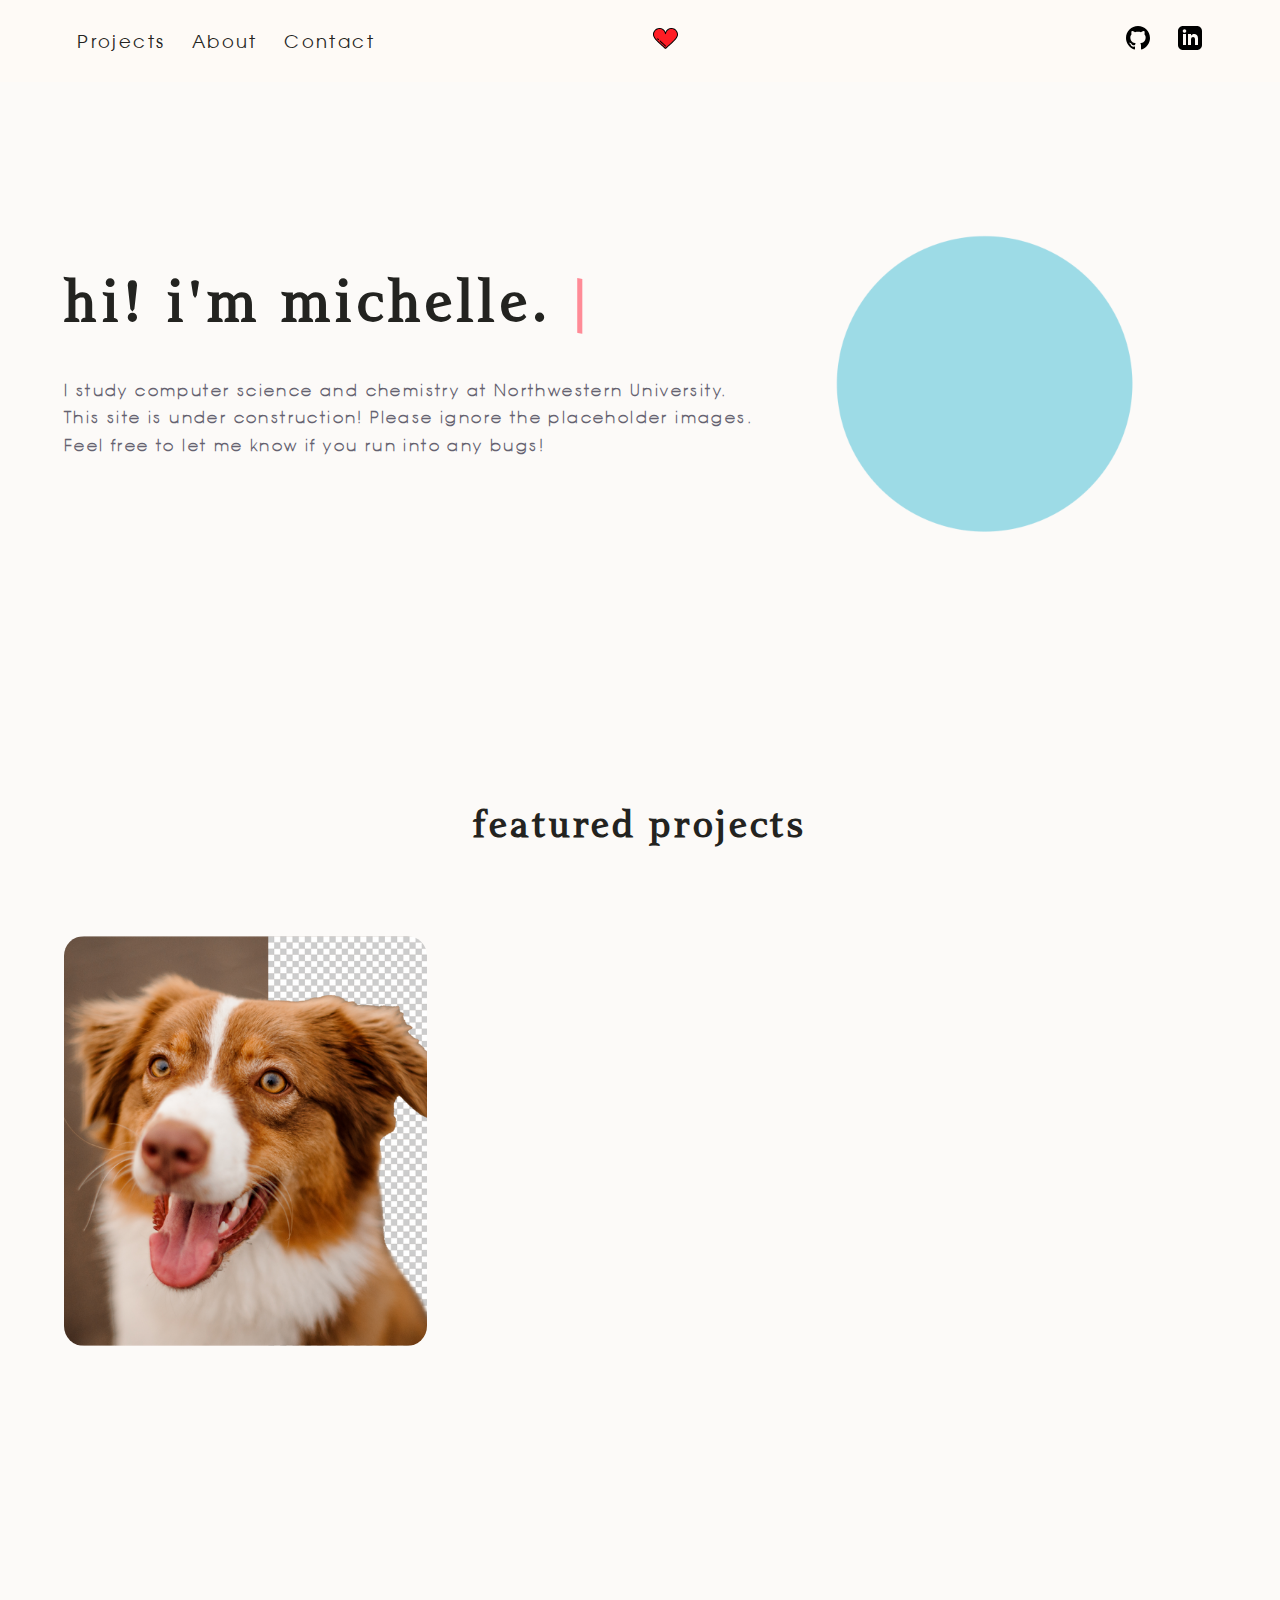
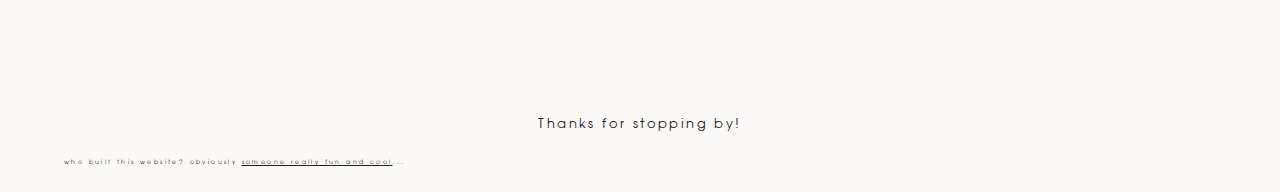
==== index.html @ 0522aed1 "project tile tweaks" ====
<!DOCTYPE html>
<html lang="en">

<head> 
    <meta charset="utf-8">
    <meta http-equiv="X-UA-Compatible" content="IE=edge">
    <meta name="viewport" content="width=device-width, initial-scale=1">
    <meta name="description" content="Michelle is a Northwestern University undergraduate studying computer science and chemistry.">
    <meta name="keywords" content="Michelle Zhang computer science chemistry design Chicago Northwestern">
    
    <title> michelle's world </title>

    <link rel="preload" href="fonts/GHIBLI.otf" type="font/otf" as="font" crossorigin="anonymous">
    <link rel="preload" href="fonts/ITCAGGothic/ITC-Avant-Garde-Gothic-LT-Book.ttf" type="truetype" as="font" crossorigin="anonymous">
    <link rel="stylesheet" href="michelle.css">
    <link rel="icon" type="image/png" sizes="any" href="heart-pngrepo-com.png">
</head>

<body>
    <!-- navigation bar (subset of header) -->
    <header class="nav-header">
        <nav class="nav-bar">
            <ul class="nav-list flexbox">
                <li class="nav-list__item flexbox__item item__center">
                    <a class="nav-list__link" aria-label="Home" href="index.html"> <!-- aria label is text that can be read by assistive tech -->
                        <svg class="logo" xmlns="http://www.w3.org/2000/svg" width="25" height="25" xmlns:xlink="http://www.w3.org/1999/xlink" version="1.1" id="Layer_1" x="0px" y="0px" viewBox="0 0 502 502" xml:space="preserve">
                            <g> 
                                <g> <path style="fill:#FF1D25;" d="M370.994,49.998c-61.509,0-112.296,45.894-119.994,105.306    c-7.698-59.412-58.485-105.306-119.994-105.306C64.176,49.998,10,104.174,10,171.004s80.283,135.528,116.45,166.574    C160.239,366.582,251,452.002,251,452.002s90.761-85.42,124.55-114.424C411.717,306.532,492,237.834,492,171.004    S437.824,49.998,370.994,49.998z"/>
                                    <path d="M251,462.002c-2.464,0-4.928-0.906-6.854-2.718c-0.906-0.853-90.981-85.595-124.21-114.119l-0.348-0.299    C80.771,311.548,0,242.216,0,171.004C0,98.767,58.769,39.998,131.006,39.998c52.959,0,99.547,31.914,119.994,78.382    c20.446-46.468,67.035-78.382,119.994-78.382C443.231,39.998,502,98.767,502,171.004c0,71.211-80.771,140.543-119.588,173.862    l-0.348,0.299c-33.231,28.525-123.304,113.266-124.21,114.119C255.928,461.096,253.464,462.002,251,462.002z M131.006,59.998    C69.797,59.998,20,109.795,20,171.004c0,62.021,78.917,129.761,112.615,158.687l0.348,0.299    c28.14,24.155,96.205,87.815,118.037,108.294c21.832-20.479,89.897-84.139,118.037-108.294l0.348-0.299    C403.083,300.765,482,233.025,482,171.004c0-61.209-49.797-111.006-111.006-111.006c-55.619,0-102.941,41.525-110.077,96.591    c-0.646,4.984-4.891,8.715-9.917,8.715s-9.271-3.73-9.917-8.715C233.948,101.523,186.625,59.998,131.006,59.998z"/>
                                </g> 
                                <g> <path d="M252.008,412.021c-2.445,0-4.895-0.891-6.823-2.691c-26.934-25.15-75.469-70.218-97.909-89.48l-0.304-0.261    c-3.771-3.237-8.046-6.907-12.652-10.936c-4.157-3.636-4.58-9.954-0.943-14.11c3.635-4.158,9.953-4.58,14.11-0.943    c4.536,3.967,8.773,7.604,12.512,10.813l0.304,0.261c21.578,18.523,65.492,59.187,98.532,90.038    c4.037,3.77,4.253,10.097,0.484,14.134C257.35,410.955,254.682,412.021,252.008,412.021z"/> </g> 
                                <g> <path d="M113.283,285.803c-2.51,0-5.021-0.938-6.964-2.825c-6.611-6.417-12.866-12.804-18.592-18.982    c-3.754-4.05-3.514-10.377,0.537-14.132c4.05-3.754,10.377-3.514,14.132,0.537c5.488,5.921,11.495,12.053,17.854,18.227    c3.963,3.847,4.057,10.178,0.21,14.141C118.498,284.788,115.892,285.803,113.283,285.803z"/> </g>
                            </g>
                        </svg>
                    </a> 
                </li>
                <li class="nav-list__item flexbox__item"> 
                    <a class="nav-list__link underline-link nav-list__link--p" href="projects.html">Projects</a> 
                </li>
                <!-- <li class="nav-list__item flexbox__item"> 
                    <a class="nav-list__link underline-link nav-list__link--f" href="fun.html">Fun</a> 
                </li> -->
                <li class="nav-list__item flexbox__item"> 
                    <a class="nav-list__link underline-link nav-list__link--a" href="about.html">About</a> 
                </li>
                <li class="nav-list__item flexbox__item"> 
                    <a class="nav-list__link underline-link nav-list__link--c" href="contact.html">Contact</a> 
                </li>
                <li class="nav-list__item flexbox__item item__auto-left-margin"> 
                    <a class="nav-list__link" href="https://github.com/michelleezhang">
                        <svg xmlns="http://www.w3.org/2000/svg" width="25" height="25" viewBox="0 0 25 25"><path d="M12 0c-6.626 0-12 5.373-12 12 0 5.302 3.438 9.8 8.207 11.387.599.111.793-.261.793-.577v-2.234c-3.338.726-4.033-1.416-4.033-1.416-.546-1.387-1.333-1.756-1.333-1.756-1.089-.745.083-.729.083-.729 1.205.084 1.839 1.237 1.839 1.237 1.07 1.834 2.807 1.304 3.492.997.107-.775.418-1.305.762-1.604-2.665-.305-5.467-1.334-5.467-5.931 0-1.311.469-2.381 1.236-3.221-.124-.303-.535-1.524.117-3.176 0 0 1.008-.322 3.301 1.23.957-.266 1.983-.399 3.003-.404 1.02.005 2.047.138 3.006.404 2.291-1.552 3.297-1.23 3.297-1.23.653 1.653.242 2.874.118 3.176.77.84 1.235 1.911 1.235 3.221 0 4.609-2.807 5.624-5.479 5.921.43.372.823 1.102.823 2.222v3.293c0 .319.192.694.801.576 4.765-1.589 8.199-6.086 8.199-11.386 0-6.627-5.373-12-12-12z"/></svg>
                    </a> 
                </li>
                <li class="nav-list__item flexbox__item"> 
                    <a class="nav-list__link" href="https://www.linkedin.com/in/michellehzhang/">
                        <svg xmlns="http://www.w3.org/2000/svg" width="25" height="25" viewBox="0 0 25 25"><path d="M19 0h-14c-2.761 0-5 2.239-5 5v14c0 2.761 2.239 5 5 5h14c2.762 0 5-2.239 5-5v-14c0-2.761-2.238-5-5-5zm-11 19h-3v-11h3v11zm-1.5-12.268c-.966 0-1.75-.79-1.75-1.764s.784-1.764 1.75-1.764 1.75.79 1.75 1.764-.783 1.764-1.75 1.764zm13.5 12.268h-3v-5.604c0-3.368-4-3.113-4 0v5.604h-3v-11h3v1.765c1.396-2.586 7-2.777 7 2.476v6.759z"/></svg>
                    </a> 
                </li>
            </ul>
        </nav>
    </header>

    <!-- title card -->
    <section class="big-tile">
        <div class="big-tile__box">
            <div class="flexbox__block">
                <h1 class="typewriter"> 
                    hi! i'm michelle.
                </h1>
                <h4> 
                    I study computer science and chemistry at Northwestern University. 
                    <br />
                    This site is under construction! Please ignore the placeholder images. 
                    <br />
                    Feel free to let me know if you run into any bugs!
                </h4>
            </div>
            <div class="flexbox__block">
                <img width="300" src="placeholderImages/PLACEHOLDER.png" alt="image of ..." /> 
            </div>
        </div> 
    </section>


    <section class="big-tile">
        <div class="flexbox__block" style="text-align:center">
            <h2>featured projects</h2>
        </div>

        <!-- <div class="flexbox__block"> -->
            <div class="tile-grid">
                


                <div class="project-tile project-tile--proj1">
                    <div class="project-tile__content-box">
                        
                        
                        <span class="project-tile__category">CS | Graphics</span> 
                        <span class="project-tile__languages">JavaScript | WebGL | HTML</span>
                        <span class="project-tile__title"> Project Clownfish </span>

                        <div class="project-tile__text">
                            <h4> Project Clownfish is an animated, moving assembly of 3D objects
                                with adjustable camera angle, color, lighting, material, and more!
                            </h4>
                        </div>

                        <a class="button-link" href="https://michelleezhang.github.io/Graphics-Project-Clownfish/"> View live </a>
                        |
                        <a class="button-link" href="https://www.github.com/michelleezhang/graphics-project-clownfish/"> View code </a>
                       


                        <img class="project-tile__image" src="placeholderImages/dog.png">
                    </div>
                </div>     

                <!--
                    todo: 
                    - add cateogry as tags
                    - add search functionality to main grid
                    - add languages as tags
                -->


            </div>
        <!-- </div> -->
    </section>





    <footer>
        <div class="footer__content">
            <p style="text-align:center"> Thanks for stopping by! </p>
        </div>
        <div class="footer__content--footnote">
            <p> who built this website? obviously <a style="display: inline-block; text-decoration: underline" href="about.html"> someone really fun and cool</a>... </p>
        </div>
    </footer>
</body>

</html>
---- michelle.css ----
/* IMPORTS */
@font-face {
    font-family: ITC-Avant-Garde-Gothic;
    src:url(fonts/ITCAGGothic/ITC-Avant-Garde-Gothic-LT-Book.ttf) format("truetype");
} 
@font-face {
    font-family: ITC-Avant-Garde-Gothic-Light;
    src:url(fonts/ITCAGGothic/ITC-Avant-Garde-Gothic-LT-Extra-Light.ttf) format("truetype");
} 
@font-face {
    font-family: Ghibli;
    src:url(fonts/GHIBLI.otf);
}

/* TEXTS */ 
body, html {
    margin: 0;
    background: #fcfaf8; 
    color: #232320;
    font-family: ITC-Avant-Garde-Gothic, Helvetica, Arial, sans-serif; /* font to use (in order of priority) */
    letter-spacing: 0.15em;
    overscroll-behavior: none;  /* browser does nothing when it reaches the end of the scroll (by default, browsers bounce a little when you overscroll) */
    overflow-x: hidden;         /* if there is overflow onscreen, clip it off. we use overflow-x only so we can still scroll down */
}

h1 {
    font-family: Ghibli, Playfair Display, serif;
    font-size: 3.5em;
    letter-spacing: 0.1em;
    line-height: 120%;
}

h2 {
    font-family: Ghibli, Playfair Display, serif;
    font-size: 2.3em;
    letter-spacing: 0.1em;
    line-height: 120%;
}

h4 {
    color:#656270;
    font-family: ITC-Avant-Garde-Gothic-Light, Helvetica, Arial, sans-serif;
    font-size: 1em;
    line-height: 170%;
}

a {
    display: block;
    color: #232320;
    text-decoration: none;
}


/* SECTIONS */
/* a simple centered, spaced out flexbox -- used in nav bar */
.flexbox {
    /* box-sizing: border-box; */
   display: flex;                      /* defines our flexbox class as something flexy :) */
   justify-content: space-between;     /* justify is for horizontal alignment. here, flex items are displayed with spaces inbetween */
   align-items: center;                /* align is for vertical alignment. here, flex items are aligned to the center of the flexbox */
}

/* stuff that goes inside the flex parent */
.flexbox__item {
    /* box-sizing:border-box; */
    max-width: 100%; 
    min-width: 0;
 }

 /* formats big sections of the page */
 .big-tile {
    margin: 0 auto;
    max-width: 90%;
    padding-top: 235px;
    position: relative;
    overflow: visible; /* used to be hidden */
}


/* for two column layouts */

/* parent div to hold the flex block columns */
.big-tile__box {
    padding: 0;
    max-width: 100%;
    margin: 0 auto;
} 
@media (min-width: 1130px) {      /* USES MIN WIDTH -- if the screen's width hits 1000px or bigger, move to the side*/
    .big-tile__box {
        display: flex;
        align-items: flex-start;
        justify-content: center;
    }
}

/* squishable flex block column child */
.flexbox__block {
   /* box-sizing:border-box; */
   max-width: 100%;
   min-width: 0;
   flex: 1;
   align-content: flex-start;
   flex-basis: auto;
} 
@media (max-width: 1130px) { 
   .flexbox__block {
       display: flex;
       flex-direction: column;
       align-items: center;
       justify-content: center;
   }
}


/* HEADER */
header {
    display: block;         /* a "block" element starts on a new line and takes up the available screen width */
    background: #fefaf6;  /* bg color is needed because otherwise, the header is transparent */
    z-index: 2000;          /* a higher z index means this element is placed farther in front onscreen */
}

.nav-header {
    position: fixed;       /* header always stays in the same place on viewport (even when scrolling) */
    width: 100%;           /* header fills all space within its parent */
}

.nav-bar {
    margin: 0 auto;        /* top and bottom margins are set to 0, browser determines left and right margins by itself */
    width: 100%;
} 

.nav-list {
    margin: 0 auto;
    padding: 0;
    max-width: 90%;        /* nav bar takes up 90% of the screen */
    list-style-type: none; /* remove bullet points from nav-bar list */
    overflow: hidden; 
}

.nav-list__link {
    padding: 1.5em 0.75em;
    display: block;
    position: relative;
    z-index: 10;
    font-size: 1.1em;
}

.nav-list__link::before {
    width: 100%; 
    height: 3px;
    bottom: 15px;
    position: relative;
    z-index: 10;
    font-size: 1.1em;
}

/* adjust angle of rotation for each underline animation */
.nav-list__link--p:hover::before, .nav-list__link--c:hover::before {
    opacity: 1;
    transform: translateZ(0) scale3d(1.1, 1.1, 1.1) rotate(-2deg)!important;
}
.nav-list__link--f:hover::before {
    opacity: 1;
    transform: translateZ(0) scale3d(1.1, 1.1, 1.1) rotate(1deg)!important;
}
.nav-list__link--a:hover::before {
    opacity: 1;
    transform: translateZ(0) scale3d(1.1, 1.1, 1.1) rotate(2deg)!important;
}

/* special orientations */
/* used to center the logo */
.item__center {
    position: absolute;
    left: 50%;
}
/* used to space apart the social buttons */
.item__auto-left-margin {
    margin-left: auto!important;        /* important will override existing styling for this property */
}



/* GALLERY */
.tile-grid {
    margin: 2em auto 0;
    max-width: 100%;
    padding-top: 25px;
    padding-bottom: 100px;
    position: relative;
    display: grid;
    gap: 2em;                                   /* defines space between grid tiles */
    grid-template-columns: repeat(3, 1fr);      /* grid with 3 columns of equal width, and grid layout will by default make all items in each row equal height. */
}
@media (max-width: 1130px) { 
    .tile-grid {
        display: grid;
        gap: 4em; 
        grid-template-columns: repeat(1,1fr);
        justify-items: center;
    }
}

.project-tile {
    width: 100%;
    /* padding: 3em; */
    position: relative;
    display: inline-block; /* used to be block */ 
    border-radius: 20px;         /* defines radius for tile's rounded edges */
    text-decoration: none;
    transition: all .3s ease-in-out;        /* transition speed, with ease for smoothness */
    /* height: max-content; */
}
@media (max-width: 1130px) { 
    .project-tile {
        width: 70%;
    }
}
@media (max-width: 550px) { 
    .project-tile {
        width: 100%;
    }
} 

.project-tile__image {
    position: absolute;
    top: 0;
    left: 0;
    float: left;
    width: 100%;
    height: 100%;
    object-fit: cover;
    border-radius: 20px;
}



.project-tile__content-box {
    float: left;
    margin: 3em;
    max-width: 90%; 
}

.project-tile__category {
    display: inline-block;
    font-family: ITC-Avant-Garde-Gothic, Helvetica, Arial, sans-serif;
    font-size: 12px;
    text-align: left;
    text-transform: uppercase;
    letter-spacing: 1.5px;
    font-weight: 700;
    opacity: 0.6; 
}

.project-tile__languages {
    display: inline-block;
    font-family: ITC-Avant-Garde-Gothic, Helvetica, Arial, sans-serif;
    font-size: 12px;
    text-align: right;
    text-transform: upper;
    text-transform: uppercase;
    letter-spacing: 1.5px;
    font-weight: 700;
    opacity: 0.6; 
}

.project-tile__title{
    margin-bottom: 1em;
    display: block;
    text-align: left;
    font-family: Ghibli, Playfair Display, serif;
    font-size: 30px;
    letter-spacing: 1px;
}

.project-tile__text {
    opacity: 0;
}

.project-tile:hover {
    transform: translate3d(0,-5px,0);                /* translates the tile upwards */
    box-shadow: 0 52px 74px rgba(0,0,0,.12);       /* adds shadow */
} 
.project-tile:hover .project-tile__image {
    opacity: 0;
    z-index: -2;
} 

.project-tile:hover .project-tile__text {
    opacity: 1;
} 

.project-tile--proj1:hover {
    background: linear-gradient(15.03deg,#8DC971 .5%,rgba(230, 255, 205, 0) 80.89%),#ADE4FF;
    color: #4b3235;
}
.project-tile--proj2:hover {
    background: linear-gradient(180.14deg,#ADBBFF .12%,rgba(20,44,105,0) 70.01%),#4F5C7A;
    color: #ffffff;
}
/* temp fix: just changed h4 color separately on hover... todo: figure out how to change it more smoothly */
.project-tile--proj2:hover h4{
    color: #ffffff;
}
.project-tile--proj3:hover {
    background: linear-gradient(39.4deg,#FAEEAA 0.5%,rgba(182,160,234,0) 48.21%),#EEDAFF;
    color: #150042;
}

.button-link {
    display: inline-block;
    padding: 0.2em;
    border-radius: 20px;
    background: white;
    text-decoration: none;
}


















/* FOOTER */
footer {
    position: relative;
    z-index: 1000;
}

.footer__content {
    max-width: 90%;
    margin: 0 auto;
    padding: 20em 0 1em;
    font-size: 0.8em;
}

.footer__content--footnote {
    font-size: 0.1em;
    max-width: 90%;
    margin: 0 auto;
    padding-bottom: 25px;
}


/* MISCELLANEOUS */
.logo {
    enable-background: new 0 0 502 502;
}
@media (max-width: 800px) {     
    .logo {
        transform: scale(0);        /* hides logo when screen is too small */
    }
}

.typewriter::after {
    content: "|";
    color: #FF8B97;
    animation: typewriter 1s infinite step-start;
}
@keyframes typewriter {
50% { 
    opacity: 0; 
}
}


/* reorganize !! */

.underline-link {
    transition: color 0.2s linear;
}

.underline-link::before {
    position: absolute;
    /* width: 100%; 
    height: 3px; */
    left: 0;
    /* bottom: 15px; */
    display: block;
    z-index: 5;
    content: '';
    background:#FF8B97;
    opacity: 0;
    transform: translate3d(0, 5px, 0);
    transition: all .2s cubic-bezier(0.175, 0.885, 0.32, 1.275);
}

.underline-link:hover::before {
    opacity: 1;
    transform: translateZ(0) scale3d(1.1, 1.1, 1.1) rotate(-2deg);
}



.form {
    transition: all .4s ease-in-out;
}

.contact-form__input {
    margin: 7px auto;
    width: 50%;
    height: 30px;
    padding: 12px 15px;
    font-size: 18px;
    border: 1.5px dashed #FF8B97;
    border-radius: 20px;
    /* background: transparent; */
 }

 .contact-form__message {
    font-size: 16px;
    display: block;
    box-sizing: border-box;
    width: 53%;
    min-height: 110px;
    margin: 15px auto;
    resize: vertical;
    outline: none;
 }

 .contact-form__submit {
    margin: 15px auto;
    padding: 30px;
    width: 25%;
    font-size: 17px;
    border-color: transparent;
    border-radius: 20px;
    background: pink;
    opacity: 0.8;

 }

 .contact-form__submit:hover {
    background: #FF8B97;
 }

 .profile-card {
    padding: 50px;
    width: 35%;
    border-radius: 20px;
    background: linear-gradient(6.03deg,#dacdff .5%,rgba(218,205,255,0) 46.89%),#ffeaee;
 }

 .profile-card img {
    max-width: 100%;
    transition: all 0.4s ease-in-out;
    display: inline-block;
 }

.profile-card h2 {
    font-family: courier;
    color: #333;
    text-align: center;
    margin: 0 auto;
    padding-bottom: 25px;
    font-size: 20pt;
}

.profile-card h3 {
    font-family: courier;
    color: #333;
    text-align: center;
    margin: 0 auto;
    padding-bottom: 25px;
    font-size: 15pt;
}

.profile-card ul {
    padding: 30px 0;
    margin: 0 auto;
    list-style: none;
    font-size: 15px;
    line-height: 28px;
}

.bubble-list li {
    display: inline;
    background: white;
    border-radius: 17px;
    margin: 15px 3px;
    padding: 10px;
}

/* 
.card {
    position: absolute;
    width: 450px;
    height: 225px;
    padding: 25px;
    padding-top: 0;
    padding-bottom: 0;
    left: 50%;
    top: 67.5px;
    margin-left: -250px;
    background: #E9E2D0;
    box-shadow: -20px 0 35px -25px black, 20px 0 35px -25px black;
    z-index: 5;
}
  
.card img {
    width: 150px;
    float: left;
    border-radius: 5px;
    margin-right: 20px;
    -webkit-filter: sepia(1);
    -moz-filter: sepia(1);
    filter: sepia(1);
}
  
.card h2 {
    font-family: courier;
    color: #333;
    margin: 0 auto;
    padding: 0;
    font-size: 15pt;
}
.card p {
    font-family: courier;
    color: #555;
    font-size: 13px;
  }
  
.card span {
    font-family: courier;
  }

  .left {
    left: 25px;
  }
  
  .right {
    right: 25px;
  }
  
  .center {
    text-align: center;
  }
  
  .bottom {
    position: absolute;
    bottom: 25px;
  } */
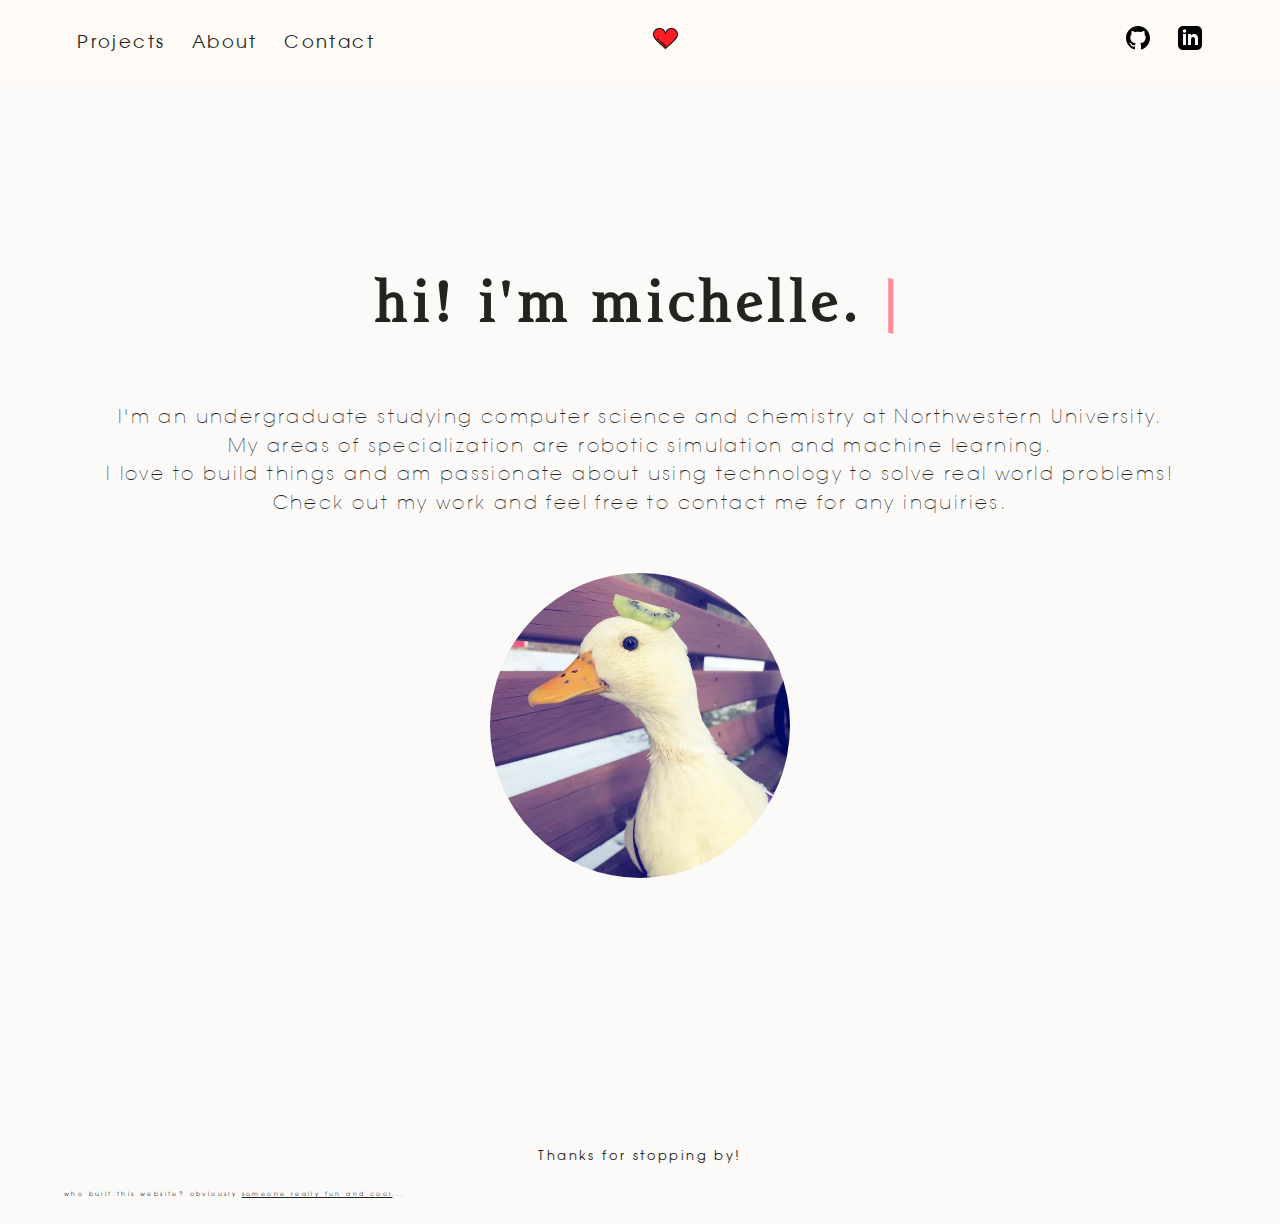
==== commit 5dac84bb: "Updated homepage screen compression and changed project placeholders" ====
--- a/index.html
+++ b/index.html
@@ -13,7 +13,7 @@
     <link rel="preload" href="fonts/GHIBLI.otf" type="font/otf" as="font" crossorigin="anonymous">
     <link rel="preload" href="fonts/ITCAGGothic/ITC-Avant-Garde-Gothic-LT-Book.ttf" type="truetype" as="font" crossorigin="anonymous">
     <link rel="stylesheet" href="michelle.css">
-    <link rel="icon" type="image/png" sizes="any" href="heart-pngrepo-com.png">
+    <link rel="icon" type="image/png" sizes="any" href="images/heart-icon.png">
 </head>
 
 <body>
@@ -37,9 +37,6 @@
                 <li class="nav-list__item flexbox__item"> 
                     <a class="nav-list__link underline-link nav-list__link--p" href="projects.html">Projects</a> 
                 </li>
-                <!-- <li class="nav-list__item flexbox__item"> 
-                    <a class="nav-list__link underline-link nav-list__link--f" href="fun.html">Fun</a> 
-                </li> -->
                 <li class="nav-list__item flexbox__item"> 
                     <a class="nav-list__link underline-link nav-list__link--a" href="about.html">About</a> 
                 </li>
@@ -59,7 +56,7 @@
             </ul>
         </nav>
     </header>
-
+    
     <!-- title card -->
     <section class="big-tile">
         <div class="big-tile__box">
@@ -68,69 +65,20 @@
                     hi! i'm michelle.
                 </h1>
                 <h4> 
-                    I study computer science and chemistry at Northwestern University. 
+                    I'm an undergraduate studying <b>computer science</b> and <b>chemistry</b> at Northwestern University. 
                     <br />
-                    This site is under construction! Please ignore the placeholder images. 
+                    My areas of specialization are <b>robotic simulation</b> and <b>machine learning</b>. 
                     <br />
-                    Feel free to let me know if you run into any bugs!
+                    I love to build things and am passionate about using technology to solve real world problems!
+                    <br />
+                    Check out my work and feel free to contact me for any inquiries.
                 </h4>
             </div>
             <div class="flexbox__block">
-                <img width="300" src="placeholderImages/PLACEHOLDER.png" alt="image of ..." /> 
+                <img class="profile-image" width="300" src="placeholderImages/duck.webp" alt="duck with a kiwi" /> 
             </div>
         </div> 
     </section>
-
-
-    <section class="big-tile">
-        <div class="flexbox__block" style="text-align:center">
-            <h2>featured projects</h2>
-        </div>
-
-        <!-- <div class="flexbox__block"> -->
-            <div class="tile-grid">
-                
-
-
-                <div class="project-tile project-tile--proj1">
-                    <div class="project-tile__content-box">
-                        
-                        
-                        <span class="project-tile__category">CS | Graphics</span> 
-                        <span class="project-tile__languages">JavaScript | WebGL | HTML</span>
-                        <span class="project-tile__title"> Project Clownfish </span>
-
-                        <div class="project-tile__text">
-                            <h4> Project Clownfish is an animated, moving assembly of 3D objects
-                                with adjustable camera angle, color, lighting, material, and more!
-                            </h4>
-                        </div>
-
-                        <a class="button-link" href="https://michelleezhang.github.io/Graphics-Project-Clownfish/"> View live </a>
-                        |
-                        <a class="button-link" href="https://www.github.com/michelleezhang/graphics-project-clownfish/"> View code </a>
-                       
-
-
-                        <img class="project-tile__image" src="placeholderImages/dog.png">
-                    </div>
-                </div>     
-
-                <!--
-                    todo: 
-                    - add cateogry as tags
-                    - add search functionality to main grid
-                    - add languages as tags
-                -->
-
-
-            </div>
-        <!-- </div> -->
-    </section>
-
-
-
-
 
     <footer>
         <div class="footer__content">
--- a/michelle.css
+++ b/michelle.css
@@ -1,23 +1,39 @@
 /* IMPORTS */
 @font-face {
-    font-family: ITC-Avant-Garde-Gothic;
+    font-family: Avant-Garde-Gothic; 
     src:url(fonts/ITCAGGothic/ITC-Avant-Garde-Gothic-LT-Book.ttf) format("truetype");
+    font-weight: normal;
 } 
 @font-face {
-    font-family: ITC-Avant-Garde-Gothic-Light;
+    font-family: Avant-Garde-Gothic-W;
     src:url(fonts/ITCAGGothic/ITC-Avant-Garde-Gothic-LT-Extra-Light.ttf) format("truetype");
+    font-weight: light;
+} 
+@font-face {
+    font-family: Avant-Garde-Gothic-W;
+    src:url(fonts/ITCAGGothic/ITC-Avant-Garde-Gothic-LT-Demi.ttf) format("truetype");
+    font-weight: bold;
 } 
 @font-face {
     font-family: Ghibli;
     src:url(fonts/GHIBLI.otf);
 }
+@font-face {
+    font-family: Coding;
+    src:url(fonts/Nanum_Gothic_Coding/NanumGothicCoding-Regular.ttf);
+}
+@font-face {
+    font-family: Zen-Gothic;
+    src:url(fonts/Zen_Kaku_Gothic_Antique/ZenKakuGothicAntique-Regular.ttf);
+}
+
 
 /* TEXTS */ 
 body, html {
     margin: 0;
     background: #fcfaf8; 
     color: #232320;
-    font-family: ITC-Avant-Garde-Gothic, Helvetica, Arial, sans-serif; /* font to use (in order of priority) */
+    font-family: Avant-Garde-Gothic, Helvetica, Arial, sans-serif; /* font to use (in order of priority) */
     letter-spacing: 0.15em;
     overscroll-behavior: none;  /* browser does nothing when it reaches the end of the scroll (by default, browsers bounce a little when you overscroll) */
     overflow-x: hidden;         /* if there is overflow onscreen, clip it off. we use overflow-x only so we can still scroll down */
@@ -37,11 +53,17 @@
     line-height: 120%;
 }
 
+h3 {
+    letter-spacing: 0.1em;
+    line-height: 150%;
+}
+
 h4 {
-    color:#656270;
-    font-family: ITC-Avant-Garde-Gothic-Light, Helvetica, Arial, sans-serif;
-    font-size: 1em;
-    line-height: 170%;
+    color:#232320;
+    font-family: Avant-Garde-Gothic-W, Helvetica, Arial, sans-serif;
+    font-size: 1.2em;
+    line-height: 150%;
+    font-weight: 300;
 }
 
 a {
@@ -49,12 +71,31 @@
     color: #232320;
     text-decoration: none;
 }
+a:hover {
+    color: #FF8B97; /* Set the link color on hover */
+  }
+
+/* IMAGES */
+.profile-image {
+    border-radius: 50%; /* Set border-radius to 50% to create a circular shape */
+    overflow: hidden; /* Hide any overflow from the circular container */
+}
+@media (min-width: 1300px) { /* normal screen */
+    .profile-image {
+        margin-right: 100px;
+        margin-left: 50px;
+    }
+}
+@media (max-width: 1300px) { /* narrow screen */
+    .profile-image {
+        margin-top: 30px;
+    }
+}
 
 
 /* SECTIONS */
 /* a simple centered, spaced out flexbox -- used in nav bar */
 .flexbox {
-    /* box-sizing: border-box; */
    display: flex;                      /* defines our flexbox class as something flexy :) */
    justify-content: space-between;     /* justify is for horizontal alignment. here, flex items are displayed with spaces inbetween */
    align-items: center;                /* align is for vertical alignment. here, flex items are aligned to the center of the flexbox */
@@ -62,7 +103,6 @@
 
 /* stuff that goes inside the flex parent */
 .flexbox__item {
-    /* box-sizing:border-box; */
     max-width: 100%; 
     min-width: 0;
  }
@@ -85,7 +125,7 @@
     max-width: 100%;
     margin: 0 auto;
 } 
-@media (min-width: 1130px) {      /* USES MIN WIDTH -- if the screen's width hits 1000px or bigger, move to the side*/
+@media (min-width: 1300px) {      /* USES MIN WIDTH -- if the screen's width hits 1000px or bigger, move to the side*/
     .big-tile__box {
         display: flex;
         align-items: flex-start;
@@ -102,11 +142,12 @@
    align-content: flex-start;
    flex-basis: auto;
 } 
-@media (max-width: 1130px) { 
+@media (max-width: 1300px) { 
    .flexbox__block {
        display: flex;
        flex-direction: column;
        align-items: center;
+       text-align: center;
        justify-content: center;
    }
 }
@@ -314,19 +355,6 @@
     background: white;
     text-decoration: none;
 }
-
-
-
-
-
-
-
-
-
-
-
-
-
 
 
 
@@ -400,7 +428,9 @@
     opacity: 1;
     transform: translateZ(0) scale3d(1.1, 1.1, 1.1) rotate(-2deg);
 }
-
+.underline-link:hover {
+    color: #232320; /* keep link color the same on hover if we're underlining */
+}
 
 
 .form {
@@ -444,53 +474,6 @@
  .contact-form__submit:hover {
     background: #FF8B97;
  }
-
- .profile-card {
-    padding: 50px;
-    width: 35%;
-    border-radius: 20px;
-    background: linear-gradient(6.03deg,#dacdff .5%,rgba(218,205,255,0) 46.89%),#ffeaee;
- }
-
- .profile-card img {
-    max-width: 100%;
-    transition: all 0.4s ease-in-out;
-    display: inline-block;
- }
-
-.profile-card h2 {
-    font-family: courier;
-    color: #333;
-    text-align: center;
-    margin: 0 auto;
-    padding-bottom: 25px;
-    font-size: 20pt;
-}
-
-.profile-card h3 {
-    font-family: courier;
-    color: #333;
-    text-align: center;
-    margin: 0 auto;
-    padding-bottom: 25px;
-    font-size: 15pt;
-}
-
-.profile-card ul {
-    padding: 30px 0;
-    margin: 0 auto;
-    list-style: none;
-    font-size: 15px;
-    line-height: 28px;
-}
-
-.bubble-list li {
-    display: inline;
-    background: white;
-    border-radius: 17px;
-    margin: 15px 3px;
-    padding: 10px;
-}
 
 /* 
 .card {
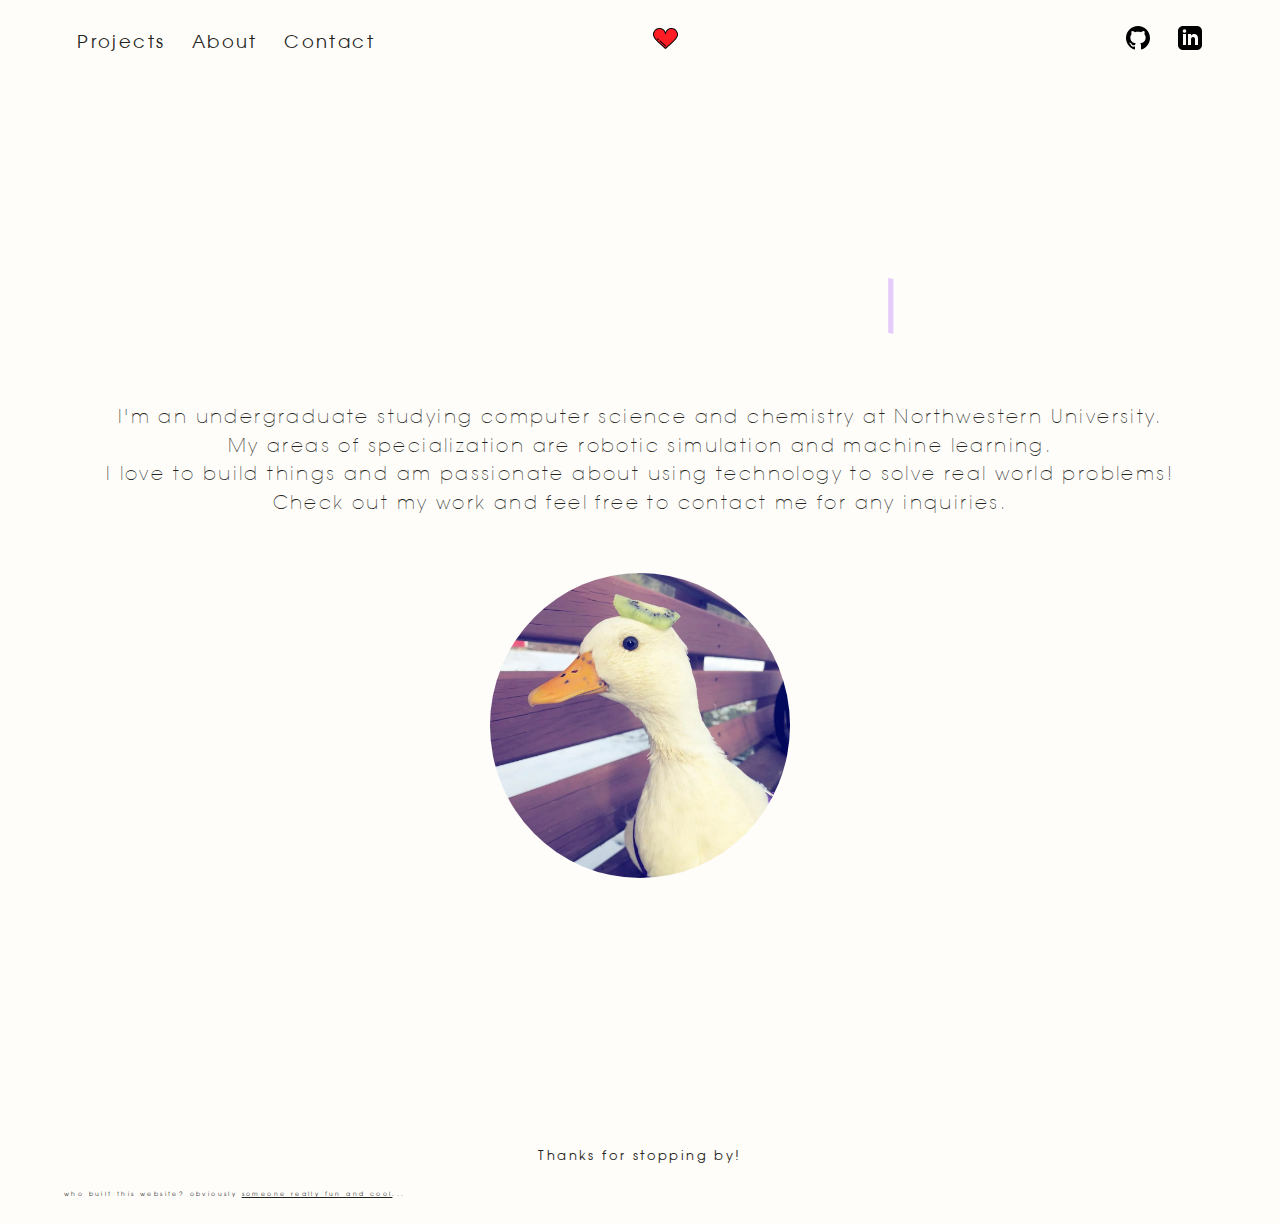
==== commit 2eba7171: "update projects, colors, and title languages" ====
--- a/index.html
+++ b/index.html
@@ -6,9 +6,9 @@
     <meta http-equiv="X-UA-Compatible" content="IE=edge">
     <meta name="viewport" content="width=device-width, initial-scale=1">
     <meta name="description" content="Michelle is a Northwestern University undergraduate studying computer science and chemistry.">
-    <meta name="keywords" content="Michelle Zhang computer science chemistry design Chicago Northwestern">
+    <meta name="keywords" content="Michelle Zhang computer science Chicago Northwestern">
     
-    <title> michelle's world </title>
+    <title> michelle zhang | home </title>
 
     <link rel="preload" href="fonts/GHIBLI.otf" type="font/otf" as="font" crossorigin="anonymous">
     <link rel="preload" href="fonts/ITCAGGothic/ITC-Avant-Garde-Gothic-LT-Book.ttf" type="truetype" as="font" crossorigin="anonymous">
@@ -62,8 +62,10 @@
         <div class="big-tile__box">
             <div class="flexbox__block">
                 <h1 class="typewriter"> 
-                    hi! i'm michelle.
+                    <span id="changing-text" class="mrworldwide">hi! i'm michelle.</span>
+                    <script src="script.js"></script>
                 </h1>
+                
                 <h4> 
                     I'm an undergraduate studying <b>computer science</b> and <b>chemistry</b> at Northwestern University. 
                     <br />
@@ -75,7 +77,7 @@
                 </h4>
             </div>
             <div class="flexbox__block">
-                <img class="profile-image" width="300" src="placeholderImages/duck.webp" alt="duck with a kiwi" /> 
+                <img class="profile-image" width="300" src="placeholderImages/duck.webp" alt="selfie" /> 
             </div>
         </div> 
     </section>
--- a/michelle.css
+++ b/michelle.css
@@ -31,7 +31,7 @@
 /* TEXTS */ 
 body, html {
     margin: 0;
-    background: #fcfaf8; 
+    background: #fefdfa; 
     color: #232320;
     font-family: Avant-Garde-Gothic, Helvetica, Arial, sans-serif; /* font to use (in order of priority) */
     letter-spacing: 0.15em;
@@ -58,6 +58,7 @@
     line-height: 150%;
 }
 
+/* h4 is really just h3 but light */
 h4 {
     color:#232320;
     font-family: Avant-Garde-Gothic-W, Helvetica, Arial, sans-serif;
@@ -72,8 +73,12 @@
     text-decoration: none;
 }
 a:hover {
-    color: #FF8B97; /* Set the link color on hover */
+    color: #e4ccfa; /* Set the link color on hover */
   }
+
+
+
+
 
 /* IMAGES */
 .profile-image {
@@ -156,7 +161,7 @@
 /* HEADER */
 header {
     display: block;         /* a "block" element starts on a new line and takes up the available screen width */
-    background: #fefaf6;  /* bg color is needed because otherwise, the header is transparent */
+    background: #fefdfa;  /* bg color is needed because otherwise, the header is transparent */
     z-index: 2000;          /* a higher z index means this element is placed farther in front onscreen */
 }
 
@@ -247,9 +252,8 @@
     /* padding: 3em; */
     position: relative;
     display: inline-block; /* used to be block */ 
-    border-radius: 20px;         /* defines radius for tile's rounded edges */
     text-decoration: none;
-    transition: all .3s ease-in-out;        /* transition speed, with ease for smoothness */
+    transition: all .1s ease-in-out;        /* transition speed, with ease for smoothness */
     /* height: max-content; */
 }
 @media (max-width: 1130px) { 
@@ -271,10 +275,7 @@
     width: 100%;
     height: 100%;
     object-fit: cover;
-    border-radius: 20px;
-}
-
-
+}
 
 .project-tile__content-box {
     float: left;
@@ -284,7 +285,6 @@
 
 .project-tile__category {
     display: inline-block;
-    font-family: ITC-Avant-Garde-Gothic, Helvetica, Arial, sans-serif;
     font-size: 12px;
     text-align: left;
     text-transform: uppercase;
@@ -295,7 +295,6 @@
 
 .project-tile__languages {
     display: inline-block;
-    font-family: ITC-Avant-Garde-Gothic, Helvetica, Arial, sans-serif;
     font-size: 12px;
     text-align: right;
     text-transform: upper;
@@ -309,7 +308,6 @@
     margin-bottom: 1em;
     display: block;
     text-align: left;
-    font-family: Ghibli, Playfair Display, serif;
     font-size: 30px;
     letter-spacing: 1px;
 }
@@ -332,26 +330,14 @@
 } 
 
 .project-tile--proj1:hover {
-    background: linear-gradient(15.03deg,#8DC971 .5%,rgba(230, 255, 205, 0) 80.89%),#ADE4FF;
+    background: white;
     color: #4b3235;
-}
-.project-tile--proj2:hover {
-    background: linear-gradient(180.14deg,#ADBBFF .12%,rgba(20,44,105,0) 70.01%),#4F5C7A;
-    color: #ffffff;
-}
-/* temp fix: just changed h4 color separately on hover... todo: figure out how to change it more smoothly */
-.project-tile--proj2:hover h4{
-    color: #ffffff;
-}
-.project-tile--proj3:hover {
-    background: linear-gradient(39.4deg,#FAEEAA 0.5%,rgba(182,160,234,0) 48.21%),#EEDAFF;
-    color: #150042;
 }
 
 .button-link {
     display: inline-block;
-    padding: 0.2em;
-    border-radius: 20px;
+    padding: 0.5em;
+    border-radius: 15px;
     background: white;
     text-decoration: none;
 }
@@ -391,9 +377,25 @@
     }
 }
 
+.mrworldwide {
+    opacity: 0;
+    animation: textAnimation 6s infinite; /* must be 2x the value of the script.js animation */
+}
+@keyframes textAnimation {
+    0%, 100% {
+        opacity: 0;
+    }
+    25%, 75% {
+        opacity: 1;
+    }
+    50% {
+        opacity: 0;
+    }
+}
+
 .typewriter::after {
     content: "|";
-    color: #FF8B97;
+    color: #e4ccfa;
     animation: typewriter 1s infinite step-start;
 }
 @keyframes typewriter {
@@ -418,7 +420,7 @@
     display: block;
     z-index: 5;
     content: '';
-    background:#FF8B97;
+    background:#e4ccfa;
     opacity: 0;
     transform: translate3d(0, 5px, 0);
     transition: all .2s cubic-bezier(0.175, 0.885, 0.32, 1.275);
@@ -442,8 +444,8 @@
     width: 50%;
     height: 30px;
     padding: 12px 15px;
-    font-size: 18px;
-    border: 1.5px dashed #FF8B97;
+    font-size: 16px;
+    border: 1.5px dashed #e4ccfa;
     border-radius: 20px;
     /* background: transparent; */
  }
@@ -466,71 +468,11 @@
     font-size: 17px;
     border-color: transparent;
     border-radius: 20px;
-    background: pink;
+    background: #EEDAFF;
     opacity: 0.8;
 
  }
 
  .contact-form__submit:hover {
-    background: #FF8B97;
- }
-
-/* 
-.card {
-    position: absolute;
-    width: 450px;
-    height: 225px;
-    padding: 25px;
-    padding-top: 0;
-    padding-bottom: 0;
-    left: 50%;
-    top: 67.5px;
-    margin-left: -250px;
-    background: #E9E2D0;
-    box-shadow: -20px 0 35px -25px black, 20px 0 35px -25px black;
-    z-index: 5;
-}
-  
-.card img {
-    width: 150px;
-    float: left;
-    border-radius: 5px;
-    margin-right: 20px;
-    -webkit-filter: sepia(1);
-    -moz-filter: sepia(1);
-    filter: sepia(1);
-}
-  
-.card h2 {
-    font-family: courier;
-    color: #333;
-    margin: 0 auto;
-    padding: 0;
-    font-size: 15pt;
-}
-.card p {
-    font-family: courier;
-    color: #555;
-    font-size: 13px;
-  }
-  
-.card span {
-    font-family: courier;
-  }
-
-  .left {
-    left: 25px;
-  }
-  
-  .right {
-    right: 25px;
-  }
-  
-  .center {
-    text-align: center;
-  }
-  
-  .bottom {
-    position: absolute;
-    bottom: 25px;
-  } */+    background: #e4ccfa;
+ }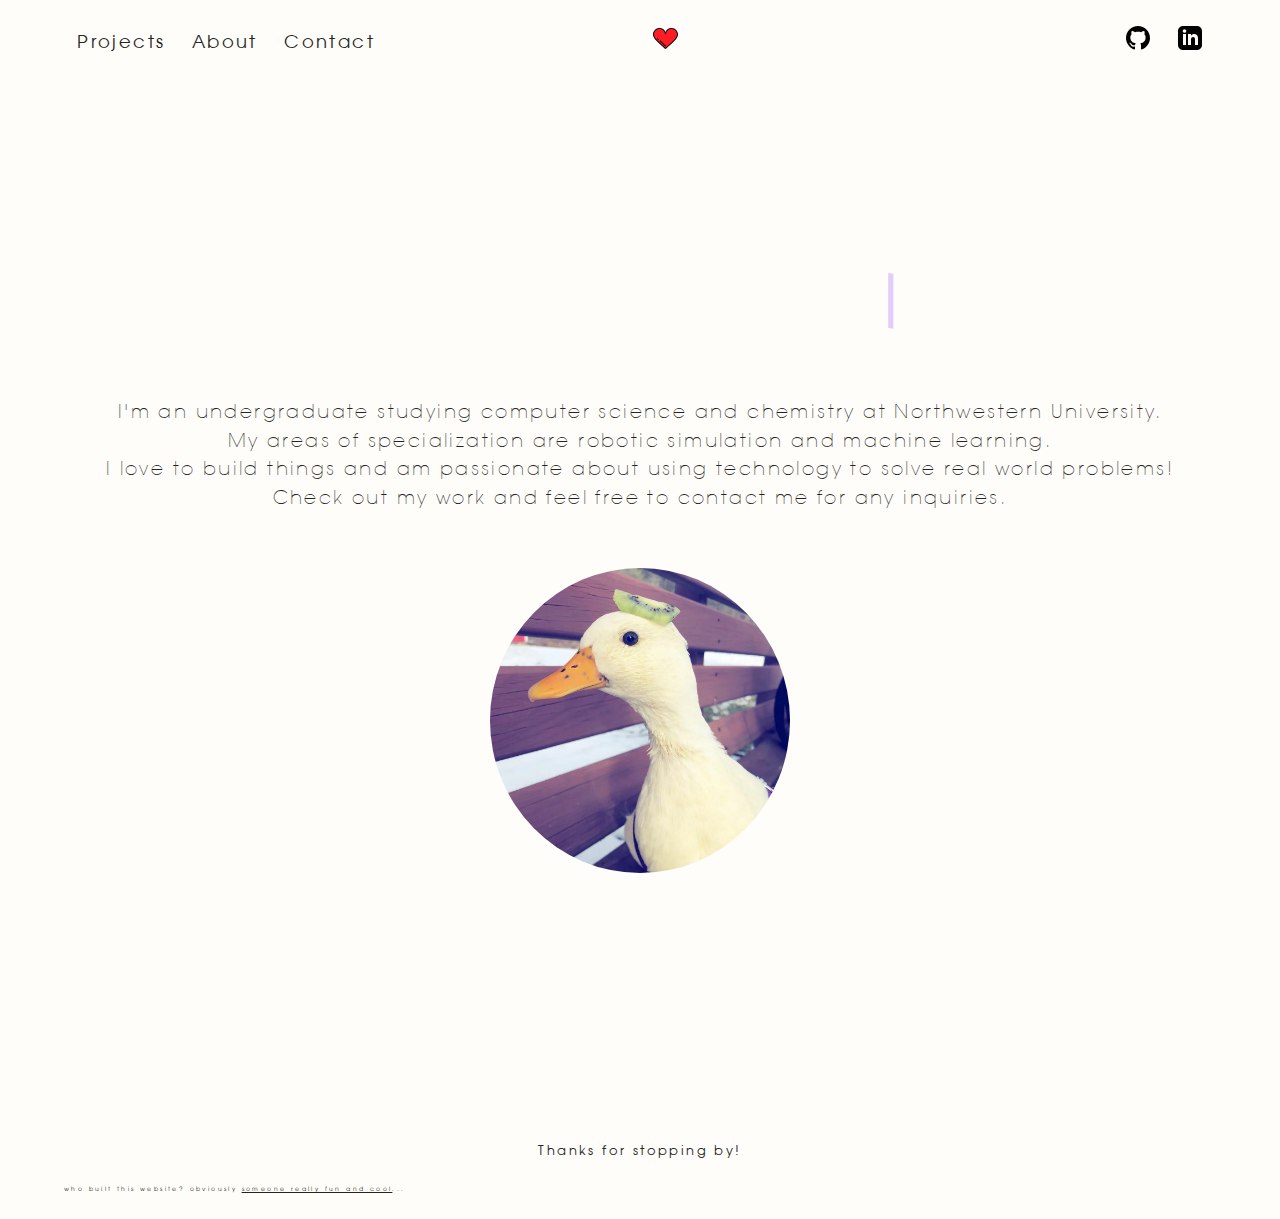
==== commit aeaa0f50: "Mobile compatibility, contact form submission resolved, 404 page added" ====
--- a/index.html
+++ b/index.html
@@ -14,50 +14,53 @@
     <link rel="preload" href="fonts/ITCAGGothic/ITC-Avant-Garde-Gothic-LT-Book.ttf" type="truetype" as="font" crossorigin="anonymous">
     <link rel="stylesheet" href="michelle.css">
     <link rel="icon" type="image/png" sizes="any" href="images/heart-icon.png">
+
+    <script src="load-navigation.js"></script>
 </head>
 
 <body>
-    <!-- navigation bar (subset of header) -->
     <header class="nav-header">
-        <nav class="nav-bar">
-            <ul class="nav-list flexbox">
-                <li class="nav-list__item flexbox__item item__center">
-                    <a class="nav-list__link" aria-label="Home" href="index.html"> <!-- aria label is text that can be read by assistive tech -->
-                        <svg class="logo" xmlns="http://www.w3.org/2000/svg" width="25" height="25" xmlns:xlink="http://www.w3.org/1999/xlink" version="1.1" id="Layer_1" x="0px" y="0px" viewBox="0 0 502 502" xml:space="preserve">
-                            <g> 
-                                <g> <path style="fill:#FF1D25;" d="M370.994,49.998c-61.509,0-112.296,45.894-119.994,105.306    c-7.698-59.412-58.485-105.306-119.994-105.306C64.176,49.998,10,104.174,10,171.004s80.283,135.528,116.45,166.574    C160.239,366.582,251,452.002,251,452.002s90.761-85.42,124.55-114.424C411.717,306.532,492,237.834,492,171.004    S437.824,49.998,370.994,49.998z"/>
-                                    <path d="M251,462.002c-2.464,0-4.928-0.906-6.854-2.718c-0.906-0.853-90.981-85.595-124.21-114.119l-0.348-0.299    C80.771,311.548,0,242.216,0,171.004C0,98.767,58.769,39.998,131.006,39.998c52.959,0,99.547,31.914,119.994,78.382    c20.446-46.468,67.035-78.382,119.994-78.382C443.231,39.998,502,98.767,502,171.004c0,71.211-80.771,140.543-119.588,173.862    l-0.348,0.299c-33.231,28.525-123.304,113.266-124.21,114.119C255.928,461.096,253.464,462.002,251,462.002z M131.006,59.998    C69.797,59.998,20,109.795,20,171.004c0,62.021,78.917,129.761,112.615,158.687l0.348,0.299    c28.14,24.155,96.205,87.815,118.037,108.294c21.832-20.479,89.897-84.139,118.037-108.294l0.348-0.299    C403.083,300.765,482,233.025,482,171.004c0-61.209-49.797-111.006-111.006-111.006c-55.619,0-102.941,41.525-110.077,96.591    c-0.646,4.984-4.891,8.715-9.917,8.715s-9.271-3.73-9.917-8.715C233.948,101.523,186.625,59.998,131.006,59.998z"/>
-                                </g> 
-                                <g> <path d="M252.008,412.021c-2.445,0-4.895-0.891-6.823-2.691c-26.934-25.15-75.469-70.218-97.909-89.48l-0.304-0.261    c-3.771-3.237-8.046-6.907-12.652-10.936c-4.157-3.636-4.58-9.954-0.943-14.11c3.635-4.158,9.953-4.58,14.11-0.943    c4.536,3.967,8.773,7.604,12.512,10.813l0.304,0.261c21.578,18.523,65.492,59.187,98.532,90.038    c4.037,3.77,4.253,10.097,0.484,14.134C257.35,410.955,254.682,412.021,252.008,412.021z"/> </g> 
-                                <g> <path d="M113.283,285.803c-2.51,0-5.021-0.938-6.964-2.825c-6.611-6.417-12.866-12.804-18.592-18.982    c-3.754-4.05-3.514-10.377,0.537-14.132c4.05-3.754,10.377-3.514,14.132,0.537c5.488,5.921,11.495,12.053,17.854,18.227    c3.963,3.847,4.057,10.178,0.21,14.141C118.498,284.788,115.892,285.803,113.283,285.803z"/> </g>
-                            </g>
-                        </svg>
-                    </a> 
-                </li>
-                <li class="nav-list__item flexbox__item"> 
-                    <a class="nav-list__link underline-link nav-list__link--p" href="projects.html">Projects</a> 
-                </li>
-                <li class="nav-list__item flexbox__item"> 
-                    <a class="nav-list__link underline-link nav-list__link--a" href="about.html">About</a> 
-                </li>
-                <li class="nav-list__item flexbox__item"> 
-                    <a class="nav-list__link underline-link nav-list__link--c" href="contact.html">Contact</a> 
-                </li>
-                <li class="nav-list__item flexbox__item item__auto-left-margin"> 
-                    <a class="nav-list__link" href="https://github.com/michelleezhang">
-                        <svg xmlns="http://www.w3.org/2000/svg" width="25" height="25" viewBox="0 0 25 25"><path d="M12 0c-6.626 0-12 5.373-12 12 0 5.302 3.438 9.8 8.207 11.387.599.111.793-.261.793-.577v-2.234c-3.338.726-4.033-1.416-4.033-1.416-.546-1.387-1.333-1.756-1.333-1.756-1.089-.745.083-.729.083-.729 1.205.084 1.839 1.237 1.839 1.237 1.07 1.834 2.807 1.304 3.492.997.107-.775.418-1.305.762-1.604-2.665-.305-5.467-1.334-5.467-5.931 0-1.311.469-2.381 1.236-3.221-.124-.303-.535-1.524.117-3.176 0 0 1.008-.322 3.301 1.23.957-.266 1.983-.399 3.003-.404 1.02.005 2.047.138 3.006.404 2.291-1.552 3.297-1.23 3.297-1.23.653 1.653.242 2.874.118 3.176.77.84 1.235 1.911 1.235 3.221 0 4.609-2.807 5.624-5.479 5.921.43.372.823 1.102.823 2.222v3.293c0 .319.192.694.801.576 4.765-1.589 8.199-6.086 8.199-11.386 0-6.627-5.373-12-12-12z"/></svg>
-                    </a> 
-                </li>
-                <li class="nav-list__item flexbox__item"> 
-                    <a class="nav-list__link" href="https://www.linkedin.com/in/michellehzhang/">
-                        <svg xmlns="http://www.w3.org/2000/svg" width="25" height="25" viewBox="0 0 25 25"><path d="M19 0h-14c-2.761 0-5 2.239-5 5v14c0 2.761 2.239 5 5 5h14c2.762 0 5-2.239 5-5v-14c0-2.761-2.238-5-5-5zm-11 19h-3v-11h3v11zm-1.5-12.268c-.966 0-1.75-.79-1.75-1.764s.784-1.764 1.75-1.764 1.75.79 1.75 1.764-.783 1.764-1.75 1.764zm13.5 12.268h-3v-5.604c0-3.368-4-3.113-4 0v5.604h-3v-11h3v1.765c1.396-2.586 7-2.777 7 2.476v6.759z"/></svg>
-                    </a> 
-                </li>
-            </ul>
-        </nav>
-    </header>
+    <nav class="nav-bar">
+        <ul class="nav-list flexbox">
+            <li class="flexbox__item item__center">
+                <a class="nav-list__link" aria-label="Home" href="index.html"> <!-- aria label is text that can be read by assistive tech -->
+                    <svg class="logo" xmlns="http://www.w3.org/2000/svg" width="25" height="25" xmlns:xlink="http://www.w3.org/1999/xlink" version="1.1" id="Layer_1" x="0px" y="0px" viewBox="0 0 502 502" xml:space="preserve">
+                        <g> 
+                            <g> <path style="fill:#FF1D25;" d="M370.994,49.998c-61.509,0-112.296,45.894-119.994,105.306    c-7.698-59.412-58.485-105.306-119.994-105.306C64.176,49.998,10,104.174,10,171.004s80.283,135.528,116.45,166.574    C160.239,366.582,251,452.002,251,452.002s90.761-85.42,124.55-114.424C411.717,306.532,492,237.834,492,171.004    S437.824,49.998,370.994,49.998z"/>
+                                <path d="M251,462.002c-2.464,0-4.928-0.906-6.854-2.718c-0.906-0.853-90.981-85.595-124.21-114.119l-0.348-0.299    C80.771,311.548,0,242.216,0,171.004C0,98.767,58.769,39.998,131.006,39.998c52.959,0,99.547,31.914,119.994,78.382    c20.446-46.468,67.035-78.382,119.994-78.382C443.231,39.998,502,98.767,502,171.004c0,71.211-80.771,140.543-119.588,173.862    l-0.348,0.299c-33.231,28.525-123.304,113.266-124.21,114.119C255.928,461.096,253.464,462.002,251,462.002z M131.006,59.998    C69.797,59.998,20,109.795,20,171.004c0,62.021,78.917,129.761,112.615,158.687l0.348,0.299    c28.14,24.155,96.205,87.815,118.037,108.294c21.832-20.479,89.897-84.139,118.037-108.294l0.348-0.299    C403.083,300.765,482,233.025,482,171.004c0-61.209-49.797-111.006-111.006-111.006c-55.619,0-102.941,41.525-110.077,96.591    c-0.646,4.984-4.891,8.715-9.917,8.715s-9.271-3.73-9.917-8.715C233.948,101.523,186.625,59.998,131.006,59.998z"/>
+                            </g> 
+                            <g> <path d="M252.008,412.021c-2.445,0-4.895-0.891-6.823-2.691c-26.934-25.15-75.469-70.218-97.909-89.48l-0.304-0.261    c-3.771-3.237-8.046-6.907-12.652-10.936c-4.157-3.636-4.58-9.954-0.943-14.11c3.635-4.158,9.953-4.58,14.11-0.943    c4.536,3.967,8.773,7.604,12.512,10.813l0.304,0.261c21.578,18.523,65.492,59.187,98.532,90.038    c4.037,3.77,4.253,10.097,0.484,14.134C257.35,410.955,254.682,412.021,252.008,412.021z"/> </g> 
+                            <g> <path d="M113.283,285.803c-2.51,0-5.021-0.938-6.964-2.825c-6.611-6.417-12.866-12.804-18.592-18.982    c-3.754-4.05-3.514-10.377,0.537-14.132c4.05-3.754,10.377-3.514,14.132,0.537c5.488,5.921,11.495,12.053,17.854,18.227    c3.963,3.847,4.057,10.178,0.21,14.141C118.498,284.788,115.892,285.803,113.283,285.803z"/> </g>
+                        </g>
+                    </svg>
+                </a> 
+            </li>
+            <li class="nav-list__item flexbox__item"> 
+                <a class="nav-list__link underline-link nav-list__link--p" href="projects.html">Projects</a> 
+            </li>
+            <li class="nav-list__item flexbox__item"> 
+                <a class="nav-list__link underline-link nav-list__link--a" href="about.html">About</a> 
+            </li>
+            <li class="nav-list__item flexbox__item"> 
+                <a class="nav-list__link underline-link nav-list__link--c" href="contact.html">Contact</a> 
+            </li>
+            <li class="nav-list__item flexbox__item item__auto-left-margin"> 
+                <a class="nav-list__link" href="https://github.com/michelleezhang">
+                    <svg xmlns="http://www.w3.org/2000/svg" width="25" height="25" viewBox="0 0 25 25"><path d="M12 0c-6.626 0-12 5.373-12 12 0 5.302 3.438 9.8 8.207 11.387.599.111.793-.261.793-.577v-2.234c-3.338.726-4.033-1.416-4.033-1.416-.546-1.387-1.333-1.756-1.333-1.756-1.089-.745.083-.729.083-.729 1.205.084 1.839 1.237 1.839 1.237 1.07 1.834 2.807 1.304 3.492.997.107-.775.418-1.305.762-1.604-2.665-.305-5.467-1.334-5.467-5.931 0-1.311.469-2.381 1.236-3.221-.124-.303-.535-1.524.117-3.176 0 0 1.008-.322 3.301 1.23.957-.266 1.983-.399 3.003-.404 1.02.005 2.047.138 3.006.404 2.291-1.552 3.297-1.23 3.297-1.23.653 1.653.242 2.874.118 3.176.77.84 1.235 1.911 1.235 3.221 0 4.609-2.807 5.624-5.479 5.921.43.372.823 1.102.823 2.222v3.293c0 .319.192.694.801.576 4.765-1.589 8.199-6.086 8.199-11.386 0-6.627-5.373-12-12-12z"/></svg>
+                </a> 
+            </li>
+            <li class="nav-list__item flexbox__item"> 
+                <a class="nav-list__link" href="https://www.linkedin.com/in/michellehzhang/">
+                    <svg xmlns="http://www.w3.org/2000/svg" width="25" height="25" viewBox="0 0 25 25"><path d="M19 0h-14c-2.761 0-5 2.239-5 5v14c0 2.761 2.239 5 5 5h14c2.762 0 5-2.239 5-5v-14c0-2.761-2.238-5-5-5zm-11 19h-3v-11h3v11zm-1.5-12.268c-.966 0-1.75-.79-1.75-1.764s.784-1.764 1.75-1.764 1.75.79 1.75 1.764-.783 1.764-1.75 1.764zm13.5 12.268h-3v-5.604c0-3.368-4-3.113-4 0v5.604h-3v-11h3v1.765c1.396-2.586 7-2.777 7 2.476v6.759z"/></svg>
+                </a> 
+            </li>
+        </ul>
+    </nav>
+</header>
+    
     
     <!-- title card -->
+    <section class="big-tile"></section> <!-- just a spacer -->
     <section class="big-tile">
         <div class="big-tile__box">
             <div class="flexbox__block">
--- a/michelle.css
+++ b/michelle.css
@@ -55,6 +55,7 @@
 
 h3 {
     letter-spacing: 0.1em;
+    font-size: 1.5em;
     line-height: 150%;
 }
 
@@ -116,7 +117,7 @@
  .big-tile {
     margin: 0 auto;
     max-width: 90%;
-    padding-top: 235px;
+    padding-top: 115px;
     position: relative;
     overflow: visible; /* used to be hidden */
 }
@@ -183,6 +184,12 @@
     overflow: hidden; 
 }
 
+@media (max-width: 500px) { 
+    .nav-list__item {
+        padding-top: 8em; /* move nav bar items down (below logo) if the screen is compressed (only happens on mobile devices) */
+    }
+}
+
 .nav-list__link {
     padding: 1.5em 0.75em;
     display: block;
@@ -220,6 +227,13 @@
     position: absolute;
     left: 50%;
 }
+/* move logo if screen is too compressed */
+@media (max-width: 670px) { 
+    .item__center {
+        left: 65%; 
+    }
+}
+
 /* used to space apart the social buttons */
 .item__auto-left-margin {
     margin-left: auto!important;        /* important will override existing styling for this property */
@@ -311,6 +325,12 @@
     font-size: 30px;
     letter-spacing: 1px;
 }
+/* realigns title if screen is compressed */
+@media (max-width: 1300px) { 
+    .project-tile__title {
+        text-align: center;
+    }
+}
 
 .project-tile__text {
     opacity: 0;
@@ -343,9 +363,6 @@
 }
 
 
-
-
-
 /* FOOTER */
 footer {
     position: relative;
@@ -371,25 +388,17 @@
 .logo {
     enable-background: new 0 0 502 502;
 }
-@media (max-width: 800px) {     
-    .logo {
-        transform: scale(0);        /* hides logo when screen is too small */
-    }
-}
 
 .mrworldwide {
     opacity: 0;
-    animation: textAnimation 6s infinite; /* must be 2x the value of the script.js animation */
+    animation: textAnimation 10s infinite; /* must be 2x the value of the script.js animation */
 }
 @keyframes textAnimation {
-    0%, 100% {
+    0%, 50%, 100% {
         opacity: 0;
     }
     25%, 75% {
         opacity: 1;
-    }
-    50% {
-        opacity: 0;
     }
 }
 
@@ -444,35 +453,30 @@
     width: 50%;
     height: 30px;
     padding: 12px 15px;
+    font-family: Avant-Garde-Gothic-W, Helvetica, Arial, sans-serif;
     font-size: 16px;
     border: 1.5px dashed #e4ccfa;
     border-radius: 20px;
-    /* background: transparent; */
  }
 
  .contact-form__message {
-    font-size: 16px;
-    display: block;
-    box-sizing: border-box;
-    width: 53%;
-    min-height: 110px;
-    margin: 15px auto;
-    resize: vertical;
-    outline: none;
+    min-height: 100px;
  }
 
  .contact-form__submit {
     margin: 15px auto;
     padding: 30px;
     width: 25%;
+    display: block;
+    font-family: Avant-Garde-Gothic-W, Helvetica, Arial, sans-serif;
     font-size: 17px;
     border-color: transparent;
     border-radius: 20px;
-    background: #EEDAFF;
+    background: #eedaff;
     opacity: 0.8;
 
  }
 
  .contact-form__submit:hover {
     background: #e4ccfa;
- }+ }
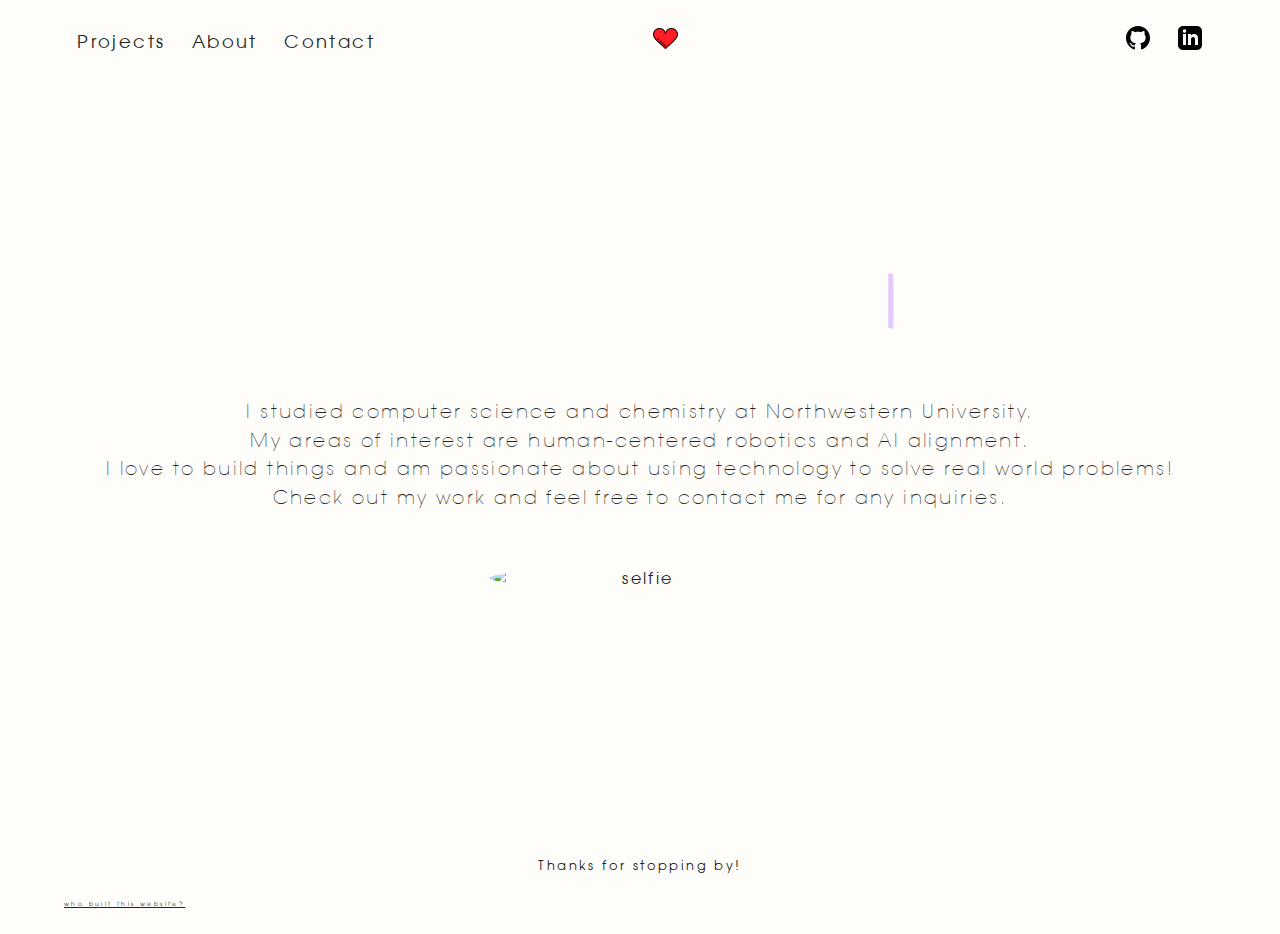
==== commit d138710e: "2024 Update" ====
--- a/index.html
+++ b/index.html
@@ -14,53 +14,52 @@
     <link rel="preload" href="fonts/ITCAGGothic/ITC-Avant-Garde-Gothic-LT-Book.ttf" type="truetype" as="font" crossorigin="anonymous">
     <link rel="stylesheet" href="michelle.css">
     <link rel="icon" type="image/png" sizes="any" href="images/heart-icon.png">
-
-    <script src="load-navigation.js"></script>
 </head>
 
 <body>
     <header class="nav-header">
-    <nav class="nav-bar">
-        <ul class="nav-list flexbox">
-            <li class="flexbox__item item__center">
-                <a class="nav-list__link" aria-label="Home" href="index.html"> <!-- aria label is text that can be read by assistive tech -->
-                    <svg class="logo" xmlns="http://www.w3.org/2000/svg" width="25" height="25" xmlns:xlink="http://www.w3.org/1999/xlink" version="1.1" id="Layer_1" x="0px" y="0px" viewBox="0 0 502 502" xml:space="preserve">
-                        <g> 
-                            <g> <path style="fill:#FF1D25;" d="M370.994,49.998c-61.509,0-112.296,45.894-119.994,105.306    c-7.698-59.412-58.485-105.306-119.994-105.306C64.176,49.998,10,104.174,10,171.004s80.283,135.528,116.45,166.574    C160.239,366.582,251,452.002,251,452.002s90.761-85.42,124.55-114.424C411.717,306.532,492,237.834,492,171.004    S437.824,49.998,370.994,49.998z"/>
-                                <path d="M251,462.002c-2.464,0-4.928-0.906-6.854-2.718c-0.906-0.853-90.981-85.595-124.21-114.119l-0.348-0.299    C80.771,311.548,0,242.216,0,171.004C0,98.767,58.769,39.998,131.006,39.998c52.959,0,99.547,31.914,119.994,78.382    c20.446-46.468,67.035-78.382,119.994-78.382C443.231,39.998,502,98.767,502,171.004c0,71.211-80.771,140.543-119.588,173.862    l-0.348,0.299c-33.231,28.525-123.304,113.266-124.21,114.119C255.928,461.096,253.464,462.002,251,462.002z M131.006,59.998    C69.797,59.998,20,109.795,20,171.004c0,62.021,78.917,129.761,112.615,158.687l0.348,0.299    c28.14,24.155,96.205,87.815,118.037,108.294c21.832-20.479,89.897-84.139,118.037-108.294l0.348-0.299    C403.083,300.765,482,233.025,482,171.004c0-61.209-49.797-111.006-111.006-111.006c-55.619,0-102.941,41.525-110.077,96.591    c-0.646,4.984-4.891,8.715-9.917,8.715s-9.271-3.73-9.917-8.715C233.948,101.523,186.625,59.998,131.006,59.998z"/>
-                            </g> 
-                            <g> <path d="M252.008,412.021c-2.445,0-4.895-0.891-6.823-2.691c-26.934-25.15-75.469-70.218-97.909-89.48l-0.304-0.261    c-3.771-3.237-8.046-6.907-12.652-10.936c-4.157-3.636-4.58-9.954-0.943-14.11c3.635-4.158,9.953-4.58,14.11-0.943    c4.536,3.967,8.773,7.604,12.512,10.813l0.304,0.261c21.578,18.523,65.492,59.187,98.532,90.038    c4.037,3.77,4.253,10.097,0.484,14.134C257.35,410.955,254.682,412.021,252.008,412.021z"/> </g> 
-                            <g> <path d="M113.283,285.803c-2.51,0-5.021-0.938-6.964-2.825c-6.611-6.417-12.866-12.804-18.592-18.982    c-3.754-4.05-3.514-10.377,0.537-14.132c4.05-3.754,10.377-3.514,14.132,0.537c5.488,5.921,11.495,12.053,17.854,18.227    c3.963,3.847,4.057,10.178,0.21,14.141C118.498,284.788,115.892,285.803,113.283,285.803z"/> </g>
-                        </g>
-                    </svg>
-                </a> 
-            </li>
-            <li class="nav-list__item flexbox__item"> 
-                <a class="nav-list__link underline-link nav-list__link--p" href="projects.html">Projects</a> 
-            </li>
-            <li class="nav-list__item flexbox__item"> 
-                <a class="nav-list__link underline-link nav-list__link--a" href="about.html">About</a> 
-            </li>
-            <li class="nav-list__item flexbox__item"> 
-                <a class="nav-list__link underline-link nav-list__link--c" href="contact.html">Contact</a> 
-            </li>
-            <li class="nav-list__item flexbox__item item__auto-left-margin"> 
-                <a class="nav-list__link" href="https://github.com/michelleezhang">
-                    <svg xmlns="http://www.w3.org/2000/svg" width="25" height="25" viewBox="0 0 25 25"><path d="M12 0c-6.626 0-12 5.373-12 12 0 5.302 3.438 9.8 8.207 11.387.599.111.793-.261.793-.577v-2.234c-3.338.726-4.033-1.416-4.033-1.416-.546-1.387-1.333-1.756-1.333-1.756-1.089-.745.083-.729.083-.729 1.205.084 1.839 1.237 1.839 1.237 1.07 1.834 2.807 1.304 3.492.997.107-.775.418-1.305.762-1.604-2.665-.305-5.467-1.334-5.467-5.931 0-1.311.469-2.381 1.236-3.221-.124-.303-.535-1.524.117-3.176 0 0 1.008-.322 3.301 1.23.957-.266 1.983-.399 3.003-.404 1.02.005 2.047.138 3.006.404 2.291-1.552 3.297-1.23 3.297-1.23.653 1.653.242 2.874.118 3.176.77.84 1.235 1.911 1.235 3.221 0 4.609-2.807 5.624-5.479 5.921.43.372.823 1.102.823 2.222v3.293c0 .319.192.694.801.576 4.765-1.589 8.199-6.086 8.199-11.386 0-6.627-5.373-12-12-12z"/></svg>
-                </a> 
-            </li>
-            <li class="nav-list__item flexbox__item"> 
-                <a class="nav-list__link" href="https://www.linkedin.com/in/michellehzhang/">
-                    <svg xmlns="http://www.w3.org/2000/svg" width="25" height="25" viewBox="0 0 25 25"><path d="M19 0h-14c-2.761 0-5 2.239-5 5v14c0 2.761 2.239 5 5 5h14c2.762 0 5-2.239 5-5v-14c0-2.761-2.238-5-5-5zm-11 19h-3v-11h3v11zm-1.5-12.268c-.966 0-1.75-.79-1.75-1.764s.784-1.764 1.75-1.764 1.75.79 1.75 1.764-.783 1.764-1.75 1.764zm13.5 12.268h-3v-5.604c0-3.368-4-3.113-4 0v5.604h-3v-11h3v1.765c1.396-2.586 7-2.777 7 2.476v6.759z"/></svg>
-                </a> 
-            </li>
-        </ul>
-    </nav>
-</header>
+        <nav class="nav-bar">
+            <ul class="nav-list flexbox">
+                <li class="flexbox__item item__center">
+                    <a class="nav-list__link" aria-label="Home" href="index.html"> <!-- aria label is text that can be read by assistive tech -->
+                        <svg class="logo" xmlns="http://www.w3.org/2000/svg" width="25" height="25" xmlns:xlink="http://www.w3.org/1999/xlink" version="1.1" id="Layer_1" x="0px" y="0px" viewBox="0 0 502 502" xml:space="preserve">
+                            <g> 
+                                <g> <path style="fill:#FF1D25;" d="M370.994,49.998c-61.509,0-112.296,45.894-119.994,105.306    c-7.698-59.412-58.485-105.306-119.994-105.306C64.176,49.998,10,104.174,10,171.004s80.283,135.528,116.45,166.574    C160.239,366.582,251,452.002,251,452.002s90.761-85.42,124.55-114.424C411.717,306.532,492,237.834,492,171.004    S437.824,49.998,370.994,49.998z"/>
+                                    <path d="M251,462.002c-2.464,0-4.928-0.906-6.854-2.718c-0.906-0.853-90.981-85.595-124.21-114.119l-0.348-0.299    C80.771,311.548,0,242.216,0,171.004C0,98.767,58.769,39.998,131.006,39.998c52.959,0,99.547,31.914,119.994,78.382    c20.446-46.468,67.035-78.382,119.994-78.382C443.231,39.998,502,98.767,502,171.004c0,71.211-80.771,140.543-119.588,173.862    l-0.348,0.299c-33.231,28.525-123.304,113.266-124.21,114.119C255.928,461.096,253.464,462.002,251,462.002z M131.006,59.998    C69.797,59.998,20,109.795,20,171.004c0,62.021,78.917,129.761,112.615,158.687l0.348,0.299    c28.14,24.155,96.205,87.815,118.037,108.294c21.832-20.479,89.897-84.139,118.037-108.294l0.348-0.299    C403.083,300.765,482,233.025,482,171.004c0-61.209-49.797-111.006-111.006-111.006c-55.619,0-102.941,41.525-110.077,96.591    c-0.646,4.984-4.891,8.715-9.917,8.715s-9.271-3.73-9.917-8.715C233.948,101.523,186.625,59.998,131.006,59.998z"/>
+                                </g> 
+                                <g> <path d="M252.008,412.021c-2.445,0-4.895-0.891-6.823-2.691c-26.934-25.15-75.469-70.218-97.909-89.48l-0.304-0.261    c-3.771-3.237-8.046-6.907-12.652-10.936c-4.157-3.636-4.58-9.954-0.943-14.11c3.635-4.158,9.953-4.58,14.11-0.943    c4.536,3.967,8.773,7.604,12.512,10.813l0.304,0.261c21.578,18.523,65.492,59.187,98.532,90.038    c4.037,3.77,4.253,10.097,0.484,14.134C257.35,410.955,254.682,412.021,252.008,412.021z"/> </g> 
+                                <g> <path d="M113.283,285.803c-2.51,0-5.021-0.938-6.964-2.825c-6.611-6.417-12.866-12.804-18.592-18.982    c-3.754-4.05-3.514-10.377,0.537-14.132c4.05-3.754,10.377-3.514,14.132,0.537c5.488,5.921,11.495,12.053,17.854,18.227    c3.963,3.847,4.057,10.178,0.21,14.141C118.498,284.788,115.892,285.803,113.283,285.803z"/> </g>
+                            </g>
+                        </svg>
+                    </a> 
+                </li>
+                <li class="nav-list__item flexbox__item"> 
+                    <a class="nav-list__link underline-link nav-list__link--p" href="projects.html">Projects</a> 
+                </li>
+                <li class="nav-list__item flexbox__item"> 
+                    <a class="nav-list__link underline-link nav-list__link--a" href="about.html">About</a> 
+                </li>
+                <li class="nav-list__item flexbox__item"> 
+                    <a class="nav-list__link underline-link nav-list__link--c" href="contact.html">Contact</a> 
+                </li>
+                <li class="nav-list__item flexbox__item item__auto-left-margin"> 
+                    <a class="nav-list__link" href="https://github.com/michelleezhang">
+                        <svg xmlns="http://www.w3.org/2000/svg" width="25" height="25" viewBox="0 0 25 25"><path d="M12 0c-6.626 0-12 5.373-12 12 0 5.302 3.438 9.8 8.207 11.387.599.111.793-.261.793-.577v-2.234c-3.338.726-4.033-1.416-4.033-1.416-.546-1.387-1.333-1.756-1.333-1.756-1.089-.745.083-.729.083-.729 1.205.084 1.839 1.237 1.839 1.237 1.07 1.834 2.807 1.304 3.492.997.107-.775.418-1.305.762-1.604-2.665-.305-5.467-1.334-5.467-5.931 0-1.311.469-2.381 1.236-3.221-.124-.303-.535-1.524.117-3.176 0 0 1.008-.322 3.301 1.23.957-.266 1.983-.399 3.003-.404 1.02.005 2.047.138 3.006.404 2.291-1.552 3.297-1.23 3.297-1.23.653 1.653.242 2.874.118 3.176.77.84 1.235 1.911 1.235 3.221 0 4.609-2.807 5.624-5.479 5.921.43.372.823 1.102.823 2.222v3.293c0 .319.192.694.801.576 4.765-1.589 8.199-6.086 8.199-11.386 0-6.627-5.373-12-12-12z"/></svg>
+                    </a> 
+                </li>
+                <li class="nav-list__item flexbox__item"> 
+                    <a class="nav-list__link" href="https://www.linkedin.com/in/michellehzhang/">
+                        <svg xmlns="http://www.w3.org/2000/svg" width="25" height="25" viewBox="0 0 25 25"><path d="M19 0h-14c-2.761 0-5 2.239-5 5v14c0 2.761 2.239 5 5 5h14c2.762 0 5-2.239 5-5v-14c0-2.761-2.238-5-5-5zm-11 19h-3v-11h3v11zm-1.5-12.268c-.966 0-1.75-.79-1.75-1.764s.784-1.764 1.75-1.764 1.75.79 1.75 1.764-.783 1.764-1.75 1.764zm13.5 12.268h-3v-5.604c0-3.368-4-3.113-4 0v5.604h-3v-11h3v1.765c1.396-2.586 7-2.777 7 2.476v6.759z"/></svg>
+                    </a> 
+                </li>
+            </ul>
+        </nav>
+    </header>
     
     
     <!-- title card -->
     <section class="big-tile"></section> <!-- just a spacer -->
+   
     <section class="big-tile">
         <div class="big-tile__box">
             <div class="flexbox__block">
@@ -70,9 +69,9 @@
                 </h1>
                 
                 <h4> 
-                    I'm an undergraduate studying <b>computer science</b> and <b>chemistry</b> at Northwestern University. 
+                    I studied <b>computer science</b> and <b>chemistry</b> at Northwestern University. 
                     <br />
-                    My areas of specialization are <b>robotic simulation</b> and <b>machine learning</b>. 
+                    My areas of interest are <b>human-centered robotics</b> and <b>AI alignment</b>. 
                     <br />
                     I love to build things and am passionate about using technology to solve real world problems!
                     <br />
@@ -80,7 +79,7 @@
                 </h4>
             </div>
             <div class="flexbox__block">
-                <img class="profile-image" width="300" src="placeholderImages/duck.webp" alt="selfie" /> 
+                <img class="profile-image" width="300" src="https://avatars.githubusercontent.com/u/75460610?v=4" alt="selfie" /> 
             </div>
         </div> 
     </section>
@@ -90,7 +89,7 @@
             <p style="text-align:center"> Thanks for stopping by! </p>
         </div>
         <div class="footer__content--footnote">
-            <p> who built this website? obviously <a style="display: inline-block; text-decoration: underline" href="about.html"> someone really fun and cool</a>... </p>
+            <p> <a style="display: inline-block; text-decoration: underline" href="about.html">who built this website?</a> </p>
         </div>
     </footer>
 </body>
--- a/michelle.css
+++ b/michelle.css
@@ -121,7 +121,11 @@
     position: relative;
     overflow: visible; /* used to be hidden */
 }
-
+@media (max-width: 670px) { 
+    .flexbox__block {
+        padding-top: 3em; 
+    }
+}
 
 /* for two column layouts */
 
@@ -131,7 +135,7 @@
     max-width: 100%;
     margin: 0 auto;
 } 
-@media (min-width: 1300px) {      /* USES MIN WIDTH -- if the screen's width hits 1000px or bigger, move to the side*/
+@media (min-width: 1300px) {      /* USES MIN WIDTH -- if the screen's width hits 1200px or bigger, move to the side*/
     .big-tile__box {
         display: flex;
         align-items: flex-start;
@@ -184,9 +188,9 @@
     overflow: hidden; 
 }
 
-@media (max-width: 500px) { 
+@media (max-width: 670px) { 
     .nav-list__item {
-        padding-top: 8em; /* move nav bar items down (below logo) if the screen is compressed (only happens on mobile devices) */
+        padding-top: 5em; /* move nav bar items down (below logo) if the screen is compressed (only happens on mobile devices) */
     }
 }
 
@@ -227,13 +231,11 @@
     position: absolute;
     left: 50%;
 }
-/* move logo if screen is too compressed */
-@media (max-width: 670px) { 
-    .item__center {
-        left: 65%; 
-    }
-}
-
+
+.mobile_logo {
+    position: absolute;
+    right: 50%;
+}
 /* used to space apart the social buttons */
 .item__auto-left-margin {
     margin-left: auto!important;        /* important will override existing styling for this property */
@@ -465,13 +467,13 @@
 
  .contact-form__submit {
     margin: 15px auto;
-    padding: 30px;
+    padding: 25px;
     width: 25%;
     display: block;
     font-family: Avant-Garde-Gothic-W, Helvetica, Arial, sans-serif;
-    font-size: 17px;
+    font-size: 100%;
     border-color: transparent;
-    border-radius: 20px;
+    border-radius: 16px;
     background: #eedaff;
     opacity: 0.8;
 
